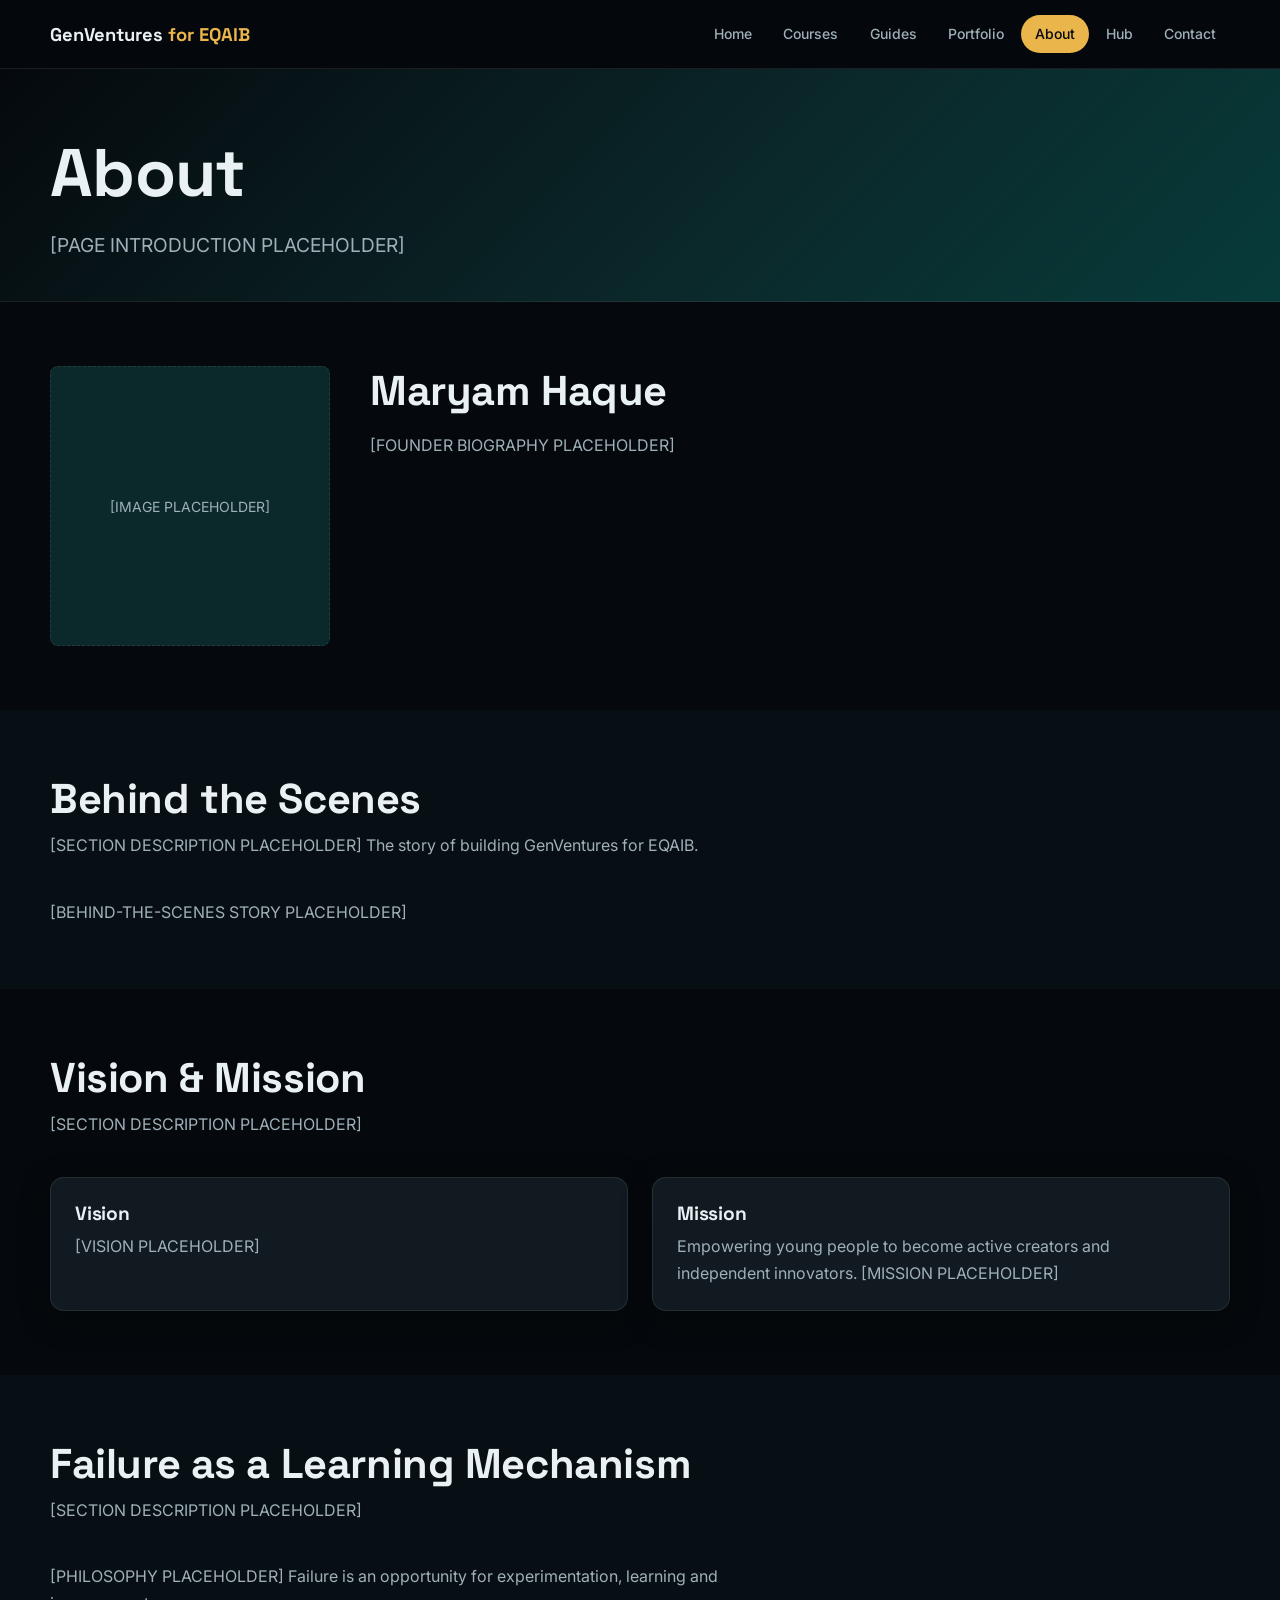
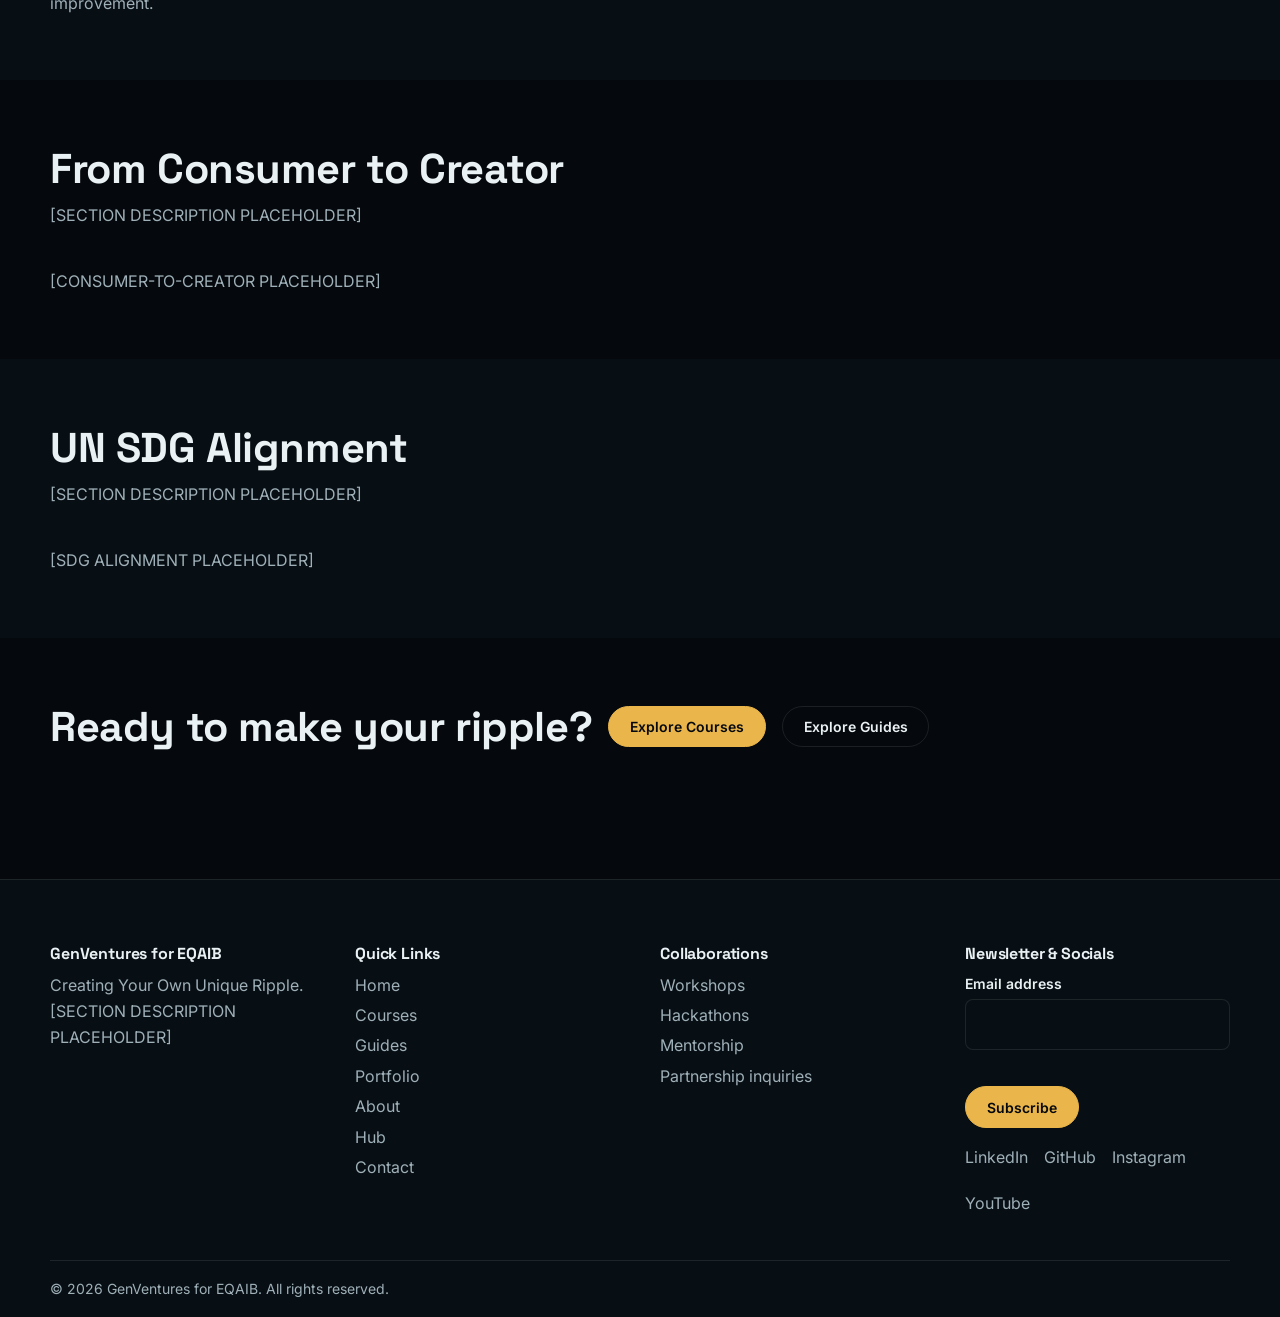
==== about.html @ 610de268 "Initial commit: GenVentures website skeleton" ====
<!DOCTYPE html>
<html lang="en">
<head>
<meta charset="UTF-8">
<meta name="viewport" content="width=device-width, initial-scale=1">
<title>About | GenVentures for EQAIB</title>
<meta name="description" content="GenVentures for EQAIB: Creating Your Own Unique Ripple.">
<link rel="preconnect" href="https://fonts.googleapis.com">
<link rel="stylesheet" href="https://fonts.googleapis.com/css2?family=Inter:wght@400;500;600&family=Space+Grotesk:wght@500;700&display=swap">
<link rel="stylesheet" href="css/variables.css">
<link rel="stylesheet" href="css/global.css">
<link rel="stylesheet" href="css/layout.css">
<link rel="stylesheet" href="css/components.css">
<link rel="stylesheet" href="css/pages/about.css">
<script src="js/data.js" defer></script>
<script src="js/components.js" defer></script>
<script src="js/navigation.js" defer></script>
<script src="js/filters.js" defer></script>
<script src="js/form-handlers.js" defer></script>
<script src="js/main.js" defer></script>
</head>
<body>
<a class="skip-link" href="#main">Skip to content</a>
<!-- Navbar injected by js/components.js -->
<div id="navbar-mount"></div>
<main id="main">
<section class="hero hero--page"><div class="container"><h1>About</h1><p>[PAGE INTRODUCTION PLACEHOLDER]</p></div></section><section class="section"><div class="container about-split"><div class="img-ph" style="aspect-ratio:1">[IMAGE PLACEHOLDER]</div><div class="stack"><h2>Maryam Haque</h2><p>[FOUNDER BIOGRAPHY PLACEHOLDER]</p></div></div></section><section class="section section--alt"><div class="container"><div class="section__head"><h2>Behind the Scenes</h2><p>[SECTION DESCRIPTION PLACEHOLDER] The story of building GenVentures for EQAIB.</p></div><p>[BEHIND-THE-SCENES STORY PLACEHOLDER]</p></div></section><section class="section"><div class="container"><div class="section__head"><h2>Vision &amp; Mission</h2><p>[SECTION DESCRIPTION PLACEHOLDER]</p></div><div class="grid grid--2"><div class="card"><h3>Vision</h3><p>[VISION PLACEHOLDER]</p></div><div class="card"><h3>Mission</h3><p>Empowering young people to become active creators and independent innovators. [MISSION PLACEHOLDER]</p></div></div></div></section><section class="section section--alt"><div class="container"><div class="section__head"><h2>Failure as a Learning Mechanism</h2><p>[SECTION DESCRIPTION PLACEHOLDER]</p></div><p>[PHILOSOPHY PLACEHOLDER] Failure is an opportunity for experimentation, learning and improvement.</p></div></section><section class="section"><div class="container"><div class="section__head"><h2>From Consumer to Creator</h2><p>[SECTION DESCRIPTION PLACEHOLDER]</p></div><p>[CONSUMER-TO-CREATOR PLACEHOLDER]</p></div></section><section class="section section--alt"><div class="container"><div class="section__head"><h2>UN SDG Alignment</h2><p>[SECTION DESCRIPTION PLACEHOLDER]</p></div><p>[SDG ALIGNMENT PLACEHOLDER]</p></div></section><section class="section"><div class="container flex"><h2>Ready to make your ripple?</h2><a class="btn btn--primary" href="courses.html">Explore Courses</a><a class="btn" href="guides.html">Explore Guides</a></div></section>
</main>
<!-- Footer injected by js/components.js -->
<div id="footer-mount"></div>
</body>
</html>
---- css/variables.css ----
/* Design tokens — the ONLY place raw colour values live */
:root{
--bg:#05090D;--bg-2:#080F14;--teal:#073B3A;--teal-deep:#0B292B;--card:#101A20;
--text:#EAF1F4;--text-muted:#9FB0B8;--border:rgba(255,255,255,.09);
--gold:#EAB54A;--purple:#925CFF;--blue:#318BFF;--emerald:#10B981;--danger:#FF8A8A;
--accent:var(--text-muted);
--grad-hero:linear-gradient(135deg,var(--bg) 0%,var(--teal-deep) 60%,var(--teal) 100%);
--font-head:"Space Grotesk",system-ui,-apple-system,"Segoe UI",Roboto,sans-serif;
--font-body:"Inter",system-ui,-apple-system,"Segoe UI",Roboto,sans-serif;
--fs-sm:.875rem;--fs-base:1rem;--fs-lg:1.2rem;--fs-xl:1.6rem;--fs-2xl:clamp(1.8rem,4vw,2.6rem);--fs-3xl:clamp(2.4rem,6vw,4.2rem);
--lh:1.65;
--sp-1:.25rem;--sp-2:.5rem;--sp-3:1rem;--sp-4:1.5rem;--sp-5:2.5rem;--sp-6:4rem;--sp-7:6rem;
--r-sm:8px;--r-md:14px;--r-lg:22px;--r-pill:999px;
--shadow:0 8px 30px rgba(0,0,0,.35);--glow:0 0 24px color-mix(in srgb,var(--accent) 30%,transparent);
--t:.2s ease;
--container:1180px;--nav-h:68px;
}
---- css/global.css ----
*,*::before,*::after{box-sizing:border-box;margin:0;padding:0}
html{scroll-behavior:smooth;-webkit-text-size-adjust:100%}
body{background:var(--bg);color:var(--text);font:var(--fs-base)/var(--lh) var(--font-body);min-height:100vh;display:flex;flex-direction:column}
main{flex:1}
h1,h2,h3,h4{font-family:var(--font-head);line-height:1.2;letter-spacing:-.01em}
h1{font-size:var(--fs-3xl)}h2{font-size:var(--fs-2xl)}h3{font-size:var(--fs-lg)}
p{color:var(--text-muted);max-width:70ch}
a{color:inherit;text-decoration:none}
ul{list-style:none}
img{max-width:100%;display:block}
:focus-visible{outline:2px solid var(--gold);outline-offset:3px;border-radius:4px}
.sr-only{position:absolute;width:1px;height:1px;overflow:hidden;clip:rect(0 0 0 0);white-space:nowrap}
.skip-link{position:absolute;left:-999px;top:0;background:var(--gold);color:var(--bg);padding:.5rem 1rem;z-index:200}
.skip-link:focus{left:0}
@media (prefers-reduced-motion:reduce){*{animation:none!important;transition:none!important;scroll-behavior:auto!important}}
---- css/layout.css ----
.container{width:min(100% - 2rem,var(--container));margin-inline:auto}
.section{padding-block:var(--sp-6)}
.section--alt{background:var(--bg-2)}
.section__head{margin-bottom:var(--sp-5)}
.section__head p{margin-top:var(--sp-2)}
.grid{display:grid;gap:var(--sp-4)}
.grid--2{grid-template-columns:repeat(auto-fit,minmax(min(100%,420px),1fr))}
.grid--3{grid-template-columns:repeat(auto-fill,minmax(min(100%,300px),1fr))}
.grid--4{grid-template-columns:repeat(auto-fit,minmax(min(100%,240px),1fr))}
.flex{display:flex;gap:var(--sp-3);flex-wrap:wrap;align-items:center}
.stack>*+*{margin-top:var(--sp-3)}
.hero{background:var(--grad-hero);padding-block:var(--sp-7) var(--sp-6);border-bottom:1px solid var(--border)}
.hero--page{padding-block:var(--sp-6) var(--sp-5)}
.hero p{margin-top:var(--sp-3);font-size:var(--fs-lg)}
.hero .flex{margin-top:var(--sp-4)}
---- css/components.css ----
/* Pillar accent mapping: Entrepreneurship gold, Quantum purple, AI blue, Bioinformatics emerald */
[data-pillar="E"]{--accent:var(--gold)}[data-pillar="Q"]{--accent:var(--purple)}
[data-pillar="A"]{--accent:var(--blue)}[data-pillar="B"]{--accent:var(--emerald)}
.btn{display:inline-flex;align-items:center;gap:.5rem;padding:.7rem 1.3rem;border-radius:var(--r-pill);font:600 var(--fs-sm) var(--font-body);border:1px solid var(--border);background:transparent;color:var(--text);cursor:pointer;transition:var(--t)}
.btn:hover{border-color:var(--text);transform:translateY(-1px)}
.btn--primary{background:var(--gold);border-color:var(--gold);color:var(--bg)}
.btn--primary:hover{box-shadow:0 0 22px color-mix(in srgb,var(--gold) 35%,transparent);border-color:var(--gold)}
.btn--block{width:100%;justify-content:center}
.card{background:var(--card);border:1px solid var(--border);border-radius:var(--r-md);padding:var(--sp-4);box-shadow:var(--shadow);transition:var(--t);display:flex;flex-direction:column;gap:var(--sp-2)}
.card[data-pillar]{border-top:3px solid var(--accent)}
a.card:hover,.card--hover:hover{transform:translateY(-3px);box-shadow:var(--glow),var(--shadow)}
.card__link{margin-top:auto;color:var(--accent);font-weight:600}
.icon-ph{width:44px;height:44px;border-radius:var(--r-sm);display:grid;place-items:center;font:700 1.1rem var(--font-head);color:var(--accent);background:color-mix(in srgb,var(--accent) 14%,transparent);border:1px solid color-mix(in srgb,var(--accent) 40%,transparent)}
.img-ph{aspect-ratio:16/9;border-radius:var(--r-sm);border:1px dashed var(--border);background:var(--teal-deep);display:grid;place-items:center;color:var(--text-muted);font-size:var(--fs-sm);text-align:center;padding:var(--sp-2)}
.badge{display:inline-block;padding:.15rem .7rem;border-radius:var(--r-pill);font-size:.78rem;font-weight:600;border:1px solid var(--border);color:var(--text-muted)}
.badge--pillar{color:var(--accent);border-color:color-mix(in srgb,var(--accent) 50%,transparent);background:color-mix(in srgb,var(--accent) 12%,transparent)}
.meta{display:flex;flex-wrap:wrap;gap:var(--sp-2)}
.soon{display:inline-block;padding:.4rem 1.2rem;border-radius:var(--r-pill);border:1px solid var(--purple);color:var(--purple);font:700 var(--fs-sm) var(--font-head);letter-spacing:.1em;box-shadow:0 0 24px color-mix(in srgb,var(--purple) 30%,transparent)}
.field{display:flex;flex-direction:column;gap:var(--sp-1);margin-bottom:var(--sp-3)}
.field label{font-size:var(--fs-sm);font-weight:600}
.input{width:100%;padding:.7rem .9rem;background:var(--bg-2);color:var(--text);border:1px solid var(--border);border-radius:var(--r-sm);font:inherit;transition:var(--t)}
.input:focus{border-color:var(--gold);outline:none;box-shadow:0 0 0 3px color-mix(in srgb,var(--gold) 20%,transparent)}
.input[aria-invalid="true"]{border-color:var(--danger)}
.field-error{color:var(--danger);font-size:var(--fs-sm);min-height:1.2em}
.form-status{margin-top:var(--sp-2);font-size:var(--fs-sm);color:var(--text-muted)}
.filter-bar{display:flex;gap:var(--sp-2);flex-wrap:wrap;margin-block:var(--sp-3)}
.chip{padding:.4rem 1rem;border-radius:var(--r-pill);border:1px solid var(--border);background:var(--card);color:var(--text);cursor:pointer;font:600 var(--fs-sm) var(--font-body);transition:var(--t)}
.chip[aria-pressed="true"]{border-color:var(--accent);color:var(--accent);background:color-mix(in srgb,var(--accent) 14%,transparent)}
.empty{color:var(--text-muted);padding:var(--sp-4);grid-column:1/-1}
.navbar{position:sticky;top:0;z-index:100;background:color-mix(in srgb,var(--bg) 88%,transparent);backdrop-filter:blur(12px);border-bottom:1px solid var(--border)}
.navbar__inner{display:flex;align-items:center;justify-content:space-between;height:var(--nav-h)}
.brand{font:700 1.15rem var(--font-head)}.brand span{color:var(--gold)}
.nav-links{display:flex;gap:var(--sp-1)}
.nav-links a{display:block;padding:.45rem .85rem;border-radius:var(--r-pill);color:var(--text-muted);font-size:var(--fs-sm);font-weight:500;transition:var(--t)}
.nav-links a:hover{color:var(--text)}
.nav-links a[aria-current="page"]{color:var(--bg);background:var(--gold)}
.nav-toggle{display:none;background:none;border:1px solid var(--border);color:var(--text);border-radius:var(--r-sm);padding:.45rem .7rem;cursor:pointer;font-size:1.2rem}
@media(max-width:860px){
.nav-toggle{display:block}
.nav-links{position:fixed;top:var(--nav-h);right:0;bottom:0;width:min(80vw,320px);flex-direction:column;padding:var(--sp-4);background:var(--bg-2);border-left:1px solid var(--border);transform:translateX(100%);transition:transform .25s ease;visibility:hidden}
.nav-links.is-open{transform:none;visibility:visible}
.nav-links a{padding:.8rem 1rem;font-size:var(--fs-base)}}
.footer{background:var(--bg-2);border-top:1px solid var(--border);padding-top:var(--sp-6);margin-top:var(--sp-6)}
.footer__grid{display:grid;grid-template-columns:repeat(auto-fit,minmax(min(100%,220px),1fr));gap:var(--sp-5)}
.footer h3{font-size:var(--fs-base);margin-bottom:var(--sp-2)}
.footer li{margin-bottom:var(--sp-1)}
.footer a{color:var(--text-muted);transition:var(--t)}.footer a:hover{color:var(--gold)}
.footer__socials{margin-top:var(--sp-3)}
.footer__bottom{border-top:1px solid var(--border);margin-top:var(--sp-5);padding-block:var(--sp-3);font-size:var(--fs-sm);color:var(--text-muted)}
---- css/pages/about.css ----
.about-split{display:grid;grid-template-columns:280px 1fr;gap:var(--sp-5);align-items:start}
@media(max-width:760px){.about-split{grid-template-columns:1fr}}
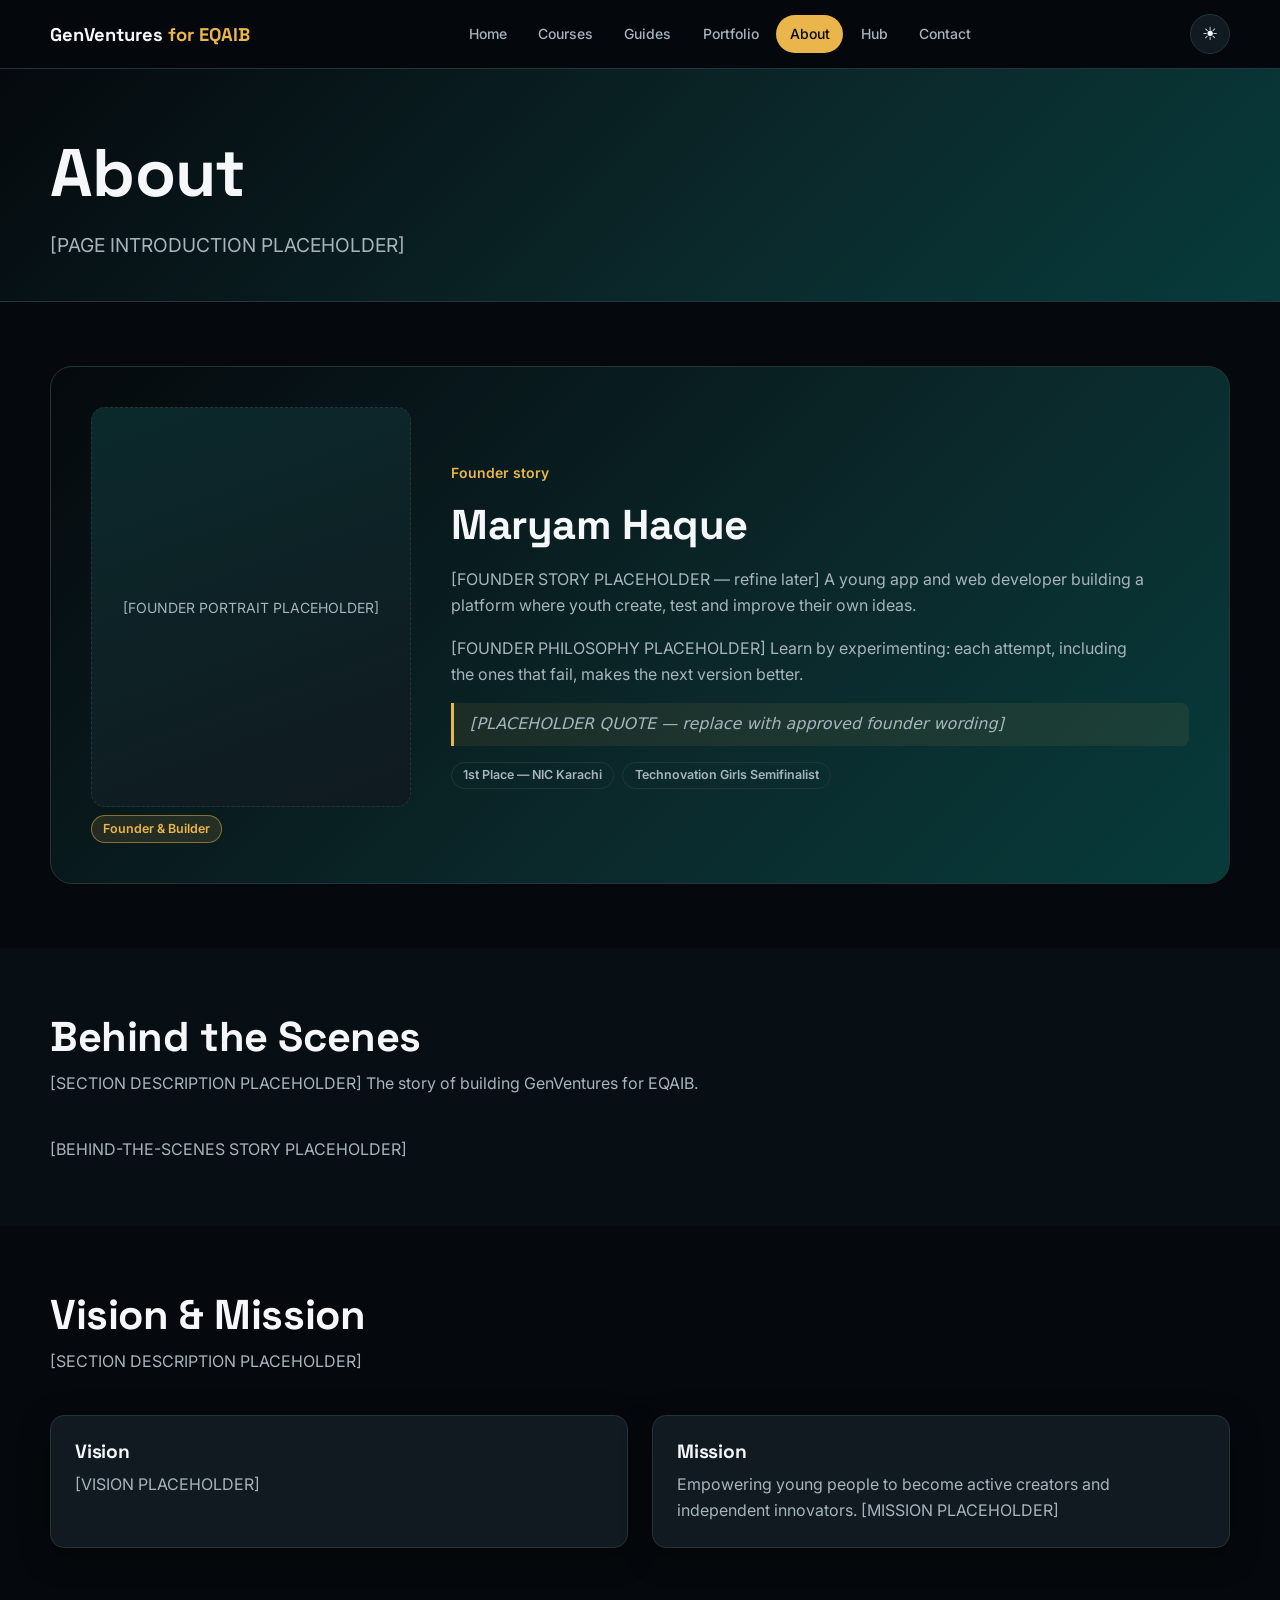
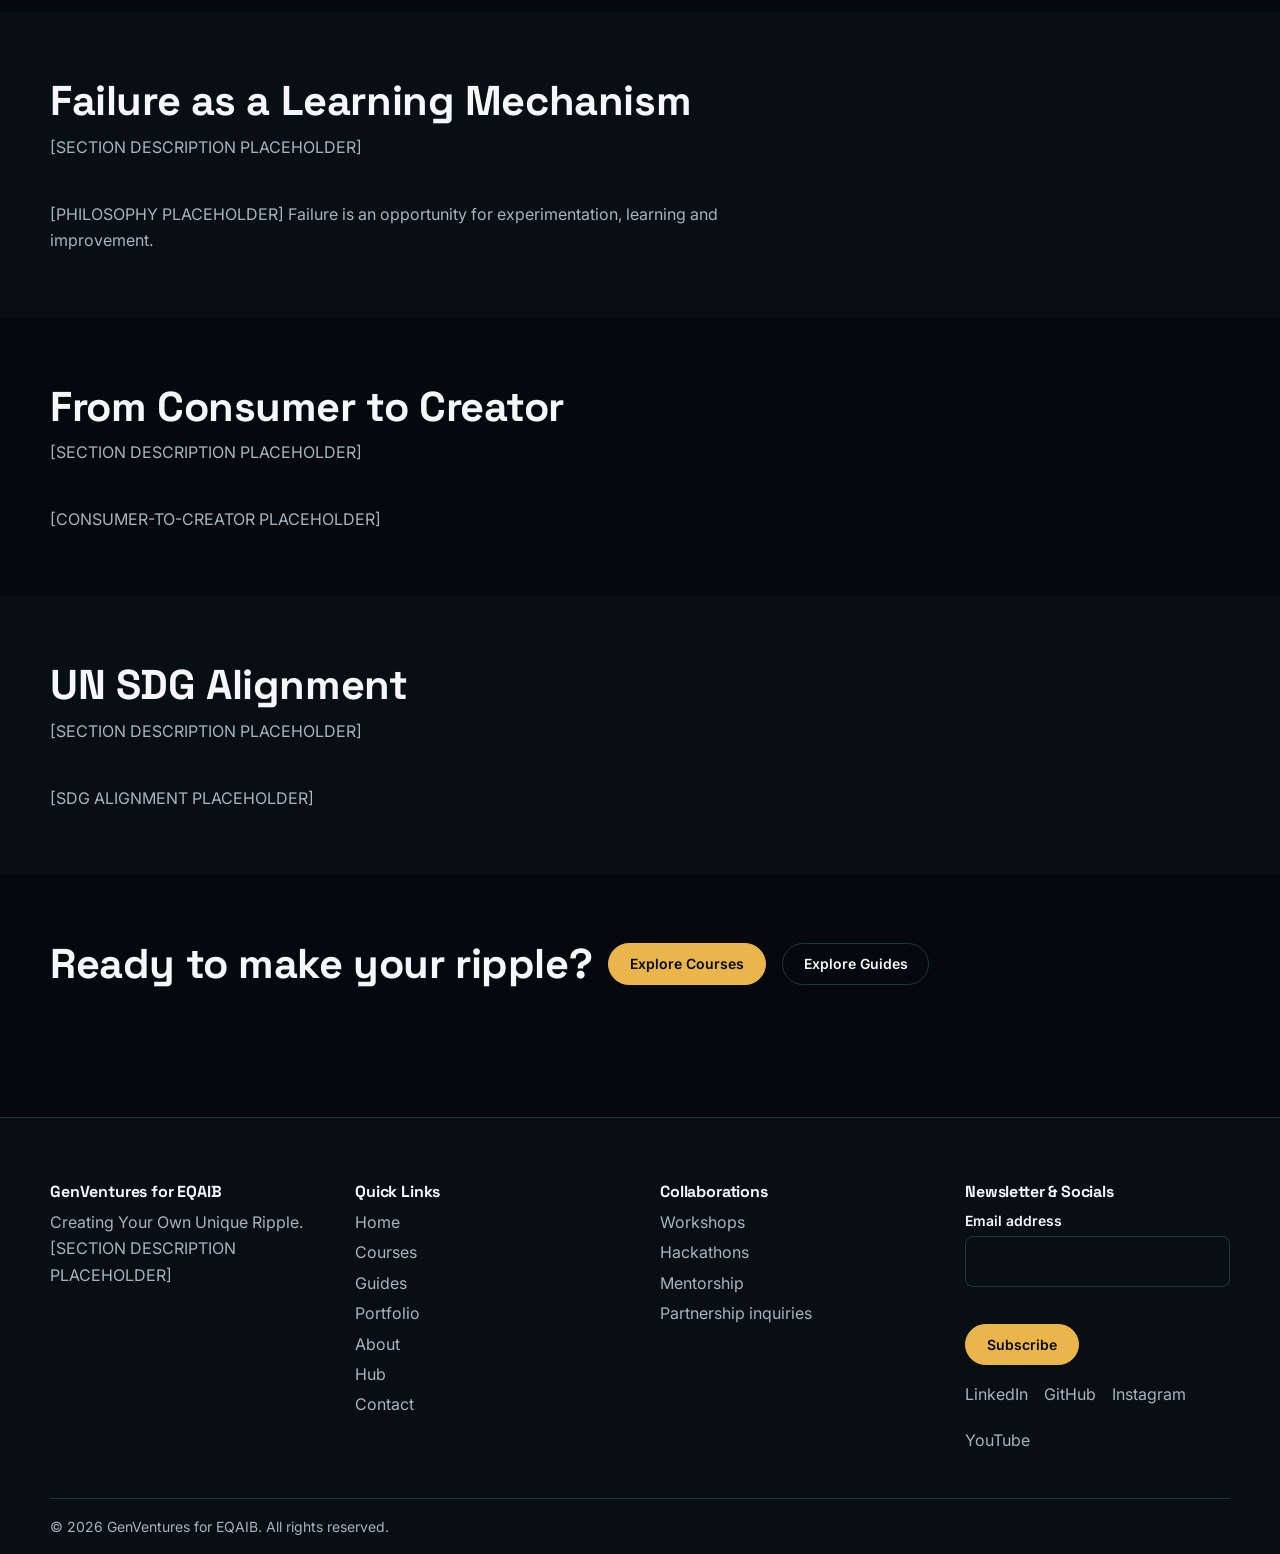
==== commit 22db2877: "Add dual theme and founder features" ====
--- a/about.html
+++ b/about.html
@@ -5,6 +5,7 @@
 <meta name="viewport" content="width=device-width, initial-scale=1">
 <title>About | GenVentures for EQAIB</title>
 <meta name="description" content="GenVentures for EQAIB: Creating Your Own Unique Ripple.">
+<script src="js/theme-init.js"></script>
 <link rel="preconnect" href="https://fonts.googleapis.com">
 <link rel="stylesheet" href="https://fonts.googleapis.com/css2?family=Inter:wght@400;500;600&family=Space+Grotesk:wght@500;700&display=swap">
 <link rel="stylesheet" href="css/variables.css">
@@ -14,9 +15,11 @@
 <link rel="stylesheet" href="css/pages/about.css">
 <script src="js/data.js" defer></script>
 <script src="js/components.js" defer></script>
+<script src="js/theme.js" defer></script>
 <script src="js/navigation.js" defer></script>
 <script src="js/filters.js" defer></script>
 <script src="js/form-handlers.js" defer></script>
+<script src="js/roadmap.js" defer></script>
 <script src="js/main.js" defer></script>
 </head>
 <body>
@@ -24,7 +27,13 @@
 <!-- Navbar injected by js/components.js -->
 <div id="navbar-mount"></div>
 <main id="main">
-<section class="hero hero--page"><div class="container"><h1>About</h1><p>[PAGE INTRODUCTION PLACEHOLDER]</p></div></section><section class="section"><div class="container about-split"><div class="img-ph" style="aspect-ratio:1">[IMAGE PLACEHOLDER]</div><div class="stack"><h2>Maryam Haque</h2><p>[FOUNDER BIOGRAPHY PLACEHOLDER]</p></div></div></section><section class="section section--alt"><div class="container"><div class="section__head"><h2>Behind the Scenes</h2><p>[SECTION DESCRIPTION PLACEHOLDER] The story of building GenVentures for EQAIB.</p></div><p>[BEHIND-THE-SCENES STORY PLACEHOLDER]</p></div></section><section class="section"><div class="container"><div class="section__head"><h2>Vision &amp; Mission</h2><p>[SECTION DESCRIPTION PLACEHOLDER]</p></div><div class="grid grid--2"><div class="card"><h3>Vision</h3><p>[VISION PLACEHOLDER]</p></div><div class="card"><h3>Mission</h3><p>Empowering young people to become active creators and independent innovators. [MISSION PLACEHOLDER]</p></div></div></div></section><section class="section section--alt"><div class="container"><div class="section__head"><h2>Failure as a Learning Mechanism</h2><p>[SECTION DESCRIPTION PLACEHOLDER]</p></div><p>[PHILOSOPHY PLACEHOLDER] Failure is an opportunity for experimentation, learning and improvement.</p></div></section><section class="section"><div class="container"><div class="section__head"><h2>From Consumer to Creator</h2><p>[SECTION DESCRIPTION PLACEHOLDER]</p></div><p>[CONSUMER-TO-CREATOR PLACEHOLDER]</p></div></section><section class="section section--alt"><div class="container"><div class="section__head"><h2>UN SDG Alignment</h2><p>[SECTION DESCRIPTION PLACEHOLDER]</p></div><p>[SDG ALIGNMENT PLACEHOLDER]</p></div></section><section class="section"><div class="container flex"><h2>Ready to make your ripple?</h2><a class="btn btn--primary" href="courses.html">Explore Courses</a><a class="btn" href="guides.html">Explore Guides</a></div></section>
+<section class="hero hero--page"><div class="container"><h1>About</h1><p>[PAGE INTRODUCTION PLACEHOLDER]</p></div></section><section class="section"><div class="container"><div class="founder-story"><div class="founder-story__media"><!-- FOUNDER PORTRAIT: replace the .portrait-ph div with <img src="assets/images/founder-portrait.jpg" alt="Maryam Haque, founder of GenVentures for EQAIB"> -->
+<div class="portrait-ph" role="img" aria-label="Founder portrait placeholder">[FOUNDER PORTRAIT PLACEHOLDER]</div><span class="badge badge--pillar" data-pillar="E">Founder &amp; Builder</span></div>
+<div class="stack"><p class="eyebrow">Founder story</p><h2>Maryam Haque</h2>
+<p>[FOUNDER STORY PLACEHOLDER — refine later] A young app and web developer building a platform where youth create, test and improve their own ideas.</p>
+<p>[FOUNDER PHILOSOPHY PLACEHOLDER] Learn by experimenting: each attempt, including the ones that fail, makes the next version better.</p>
+<blockquote class="quote">[PLACEHOLDER QUOTE — replace with approved founder wording]</blockquote>
+<div class="meta"><span class="badge">1st Place — NIC Karachi</span><span class="badge">Technovation Girls Semifinalist</span></div></div></div></div></section><section class="section section--alt"><div class="container"><div class="section__head"><h2>Behind the Scenes</h2><p>[SECTION DESCRIPTION PLACEHOLDER] The story of building GenVentures for EQAIB.</p></div><p>[BEHIND-THE-SCENES STORY PLACEHOLDER]</p></div></section><section class="section"><div class="container"><div class="section__head"><h2>Vision &amp; Mission</h2><p>[SECTION DESCRIPTION PLACEHOLDER]</p></div><div class="grid grid--2"><div class="card"><h3>Vision</h3><p>[VISION PLACEHOLDER]</p></div><div class="card"><h3>Mission</h3><p>Empowering young people to become active creators and independent innovators. [MISSION PLACEHOLDER]</p></div></div></div></section><section class="section section--alt"><div class="container"><div class="section__head"><h2>Failure as a Learning Mechanism</h2><p>[SECTION DESCRIPTION PLACEHOLDER]</p></div><p>[PHILOSOPHY PLACEHOLDER] Failure is an opportunity for experimentation, learning and improvement.</p></div></section><section class="section"><div class="container"><div class="section__head"><h2>From Consumer to Creator</h2><p>[SECTION DESCRIPTION PLACEHOLDER]</p></div><p>[CONSUMER-TO-CREATOR PLACEHOLDER]</p></div></section><section class="section section--alt"><div class="container"><div class="section__head"><h2>UN SDG Alignment</h2><p>[SECTION DESCRIPTION PLACEHOLDER]</p></div><p>[SDG ALIGNMENT PLACEHOLDER]</p></div></section><section class="section"><div class="container flex"><h2>Ready to make your ripple?</h2><a class="btn btn--primary" href="courses.html">Explore Courses</a><a class="btn" href="guides.html">Explore Guides</a></div></section>
 </main>
 <!-- Footer injected by js/components.js -->
 <div id="footer-mount"></div>
--- a/css/variables.css
+++ b/css/variables.css
@@ -1,17 +1,34 @@
-/* Design tokens — the ONLY place raw colour values live */
+/* Single source of truth. Dark = signature default; light via [data-theme="light"]. */
+:root,[data-theme="dark"]{
+color-scheme:dark;
+--color-bg-primary:#05090D;--color-bg-secondary:#080F14;--color-teal:#073B3A;--color-teal-deep:#0B292B;--color-card:#101A20;
+--color-border:#23343A;--color-text-primary:#F5F7FA;--color-text-secondary:#A7B4BD;
+--shadow:0 8px 30px rgba(0,0,0,.4);--color-nav-bg:rgba(5,9,13,.85);
+}
+[data-theme="light"]{
+color-scheme:light;
+--color-bg-primary:#F5F7FA;--color-bg-secondary:#E9F0F1;--color-teal:#BFE3DF;--color-teal-deep:#D6ECEA;--color-card:#FFFFFF;
+--color-border:#C6D6DA;--color-text-primary:#0B1A1F;--color-text-secondary:#46585F;
+--shadow:0 6px 20px rgba(11,26,31,.10);--color-nav-bg:rgba(245,247,250,.88);
+}
 :root{
---bg:#05090D;--bg-2:#080F14;--teal:#073B3A;--teal-deep:#0B292B;--card:#101A20;
---text:#EAF1F4;--text-muted:#9FB0B8;--border:rgba(255,255,255,.09);
---gold:#EAB54A;--purple:#925CFF;--blue:#318BFF;--emerald:#10B981;--danger:#FF8A8A;
+/* EQAIB accents: identical in both themes */
+--color-accent-gold:#EAB54A;--color-accent-purple:#925CFF;--color-accent-blue:#318BFF;--color-accent-emerald:#10B981;
+--color-on-gold:#05090D;--color-ink:#05090D;--color-danger:#E5484D;
+/* Legacy aliases used by existing stylesheets */
+--bg:var(--color-bg-primary);--bg-2:var(--color-bg-secondary);--teal:var(--color-teal);--teal-deep:var(--color-teal-deep);--card:var(--color-card);
+--text:var(--color-text-primary);--text-muted:var(--color-text-secondary);--border:var(--color-border);
+--gold:var(--color-accent-gold);--purple:var(--color-accent-purple);--blue:var(--color-accent-blue);--emerald:var(--color-accent-emerald);--danger:var(--color-danger);
 --accent:var(--text-muted);
---grad-hero:linear-gradient(135deg,var(--bg) 0%,var(--teal-deep) 60%,var(--teal) 100%);
+--grad-hero:linear-gradient(135deg,var(--color-bg-primary) 0%,var(--color-teal-deep) 60%,var(--color-teal) 100%);
+--grad-card:linear-gradient(160deg,var(--color-teal-deep),var(--color-card));
 --font-head:"Space Grotesk",system-ui,-apple-system,"Segoe UI",Roboto,sans-serif;
 --font-body:"Inter",system-ui,-apple-system,"Segoe UI",Roboto,sans-serif;
 --fs-sm:.875rem;--fs-base:1rem;--fs-lg:1.2rem;--fs-xl:1.6rem;--fs-2xl:clamp(1.8rem,4vw,2.6rem);--fs-3xl:clamp(2.4rem,6vw,4.2rem);
 --lh:1.65;
 --sp-1:.25rem;--sp-2:.5rem;--sp-3:1rem;--sp-4:1.5rem;--sp-5:2.5rem;--sp-6:4rem;--sp-7:6rem;
 --r-sm:8px;--r-md:14px;--r-lg:22px;--r-pill:999px;
---shadow:0 8px 30px rgba(0,0,0,.35);--glow:0 0 24px color-mix(in srgb,var(--accent) 30%,transparent);
---t:.2s ease;
---container:1180px;--nav-h:68px;
+--glow:0 0 24px color-mix(in srgb,var(--accent) 30%,transparent);
+--focus-ring:2px solid var(--color-accent-gold);
+--t:.2s ease;--container:1180px;--nav-h:68px;
 }
--- a/css/layout.css
+++ b/css/layout.css
@@ -13,3 +13,4 @@
 .hero--page{padding-block:var(--sp-6) var(--sp-5)}
 .hero p{margin-top:var(--sp-3);font-size:var(--fs-lg)}
 .hero .flex{margin-top:var(--sp-4)}
+.section--tight{padding-block:var(--sp-4) 0}
--- a/css/components.css
+++ b/css/components.css
@@ -3,7 +3,7 @@
 [data-pillar="A"]{--accent:var(--blue)}[data-pillar="B"]{--accent:var(--emerald)}
 .btn{display:inline-flex;align-items:center;gap:.5rem;padding:.7rem 1.3rem;border-radius:var(--r-pill);font:600 var(--fs-sm) var(--font-body);border:1px solid var(--border);background:transparent;color:var(--text);cursor:pointer;transition:var(--t)}
 .btn:hover{border-color:var(--text);transform:translateY(-1px)}
-.btn--primary{background:var(--gold);border-color:var(--gold);color:var(--bg)}
+.btn--primary{background:var(--gold);border-color:var(--gold);color:var(--color-on-gold)}
 .btn--primary:hover{box-shadow:0 0 22px color-mix(in srgb,var(--gold) 35%,transparent);border-color:var(--gold)}
 .btn--block{width:100%;justify-content:center}
 .card{background:var(--card);border:1px solid var(--border);border-radius:var(--r-md);padding:var(--sp-4);box-shadow:var(--shadow);transition:var(--t);display:flex;flex-direction:column;gap:var(--sp-2)}
@@ -27,13 +27,13 @@
 .chip{padding:.4rem 1rem;border-radius:var(--r-pill);border:1px solid var(--border);background:var(--card);color:var(--text);cursor:pointer;font:600 var(--fs-sm) var(--font-body);transition:var(--t)}
 .chip[aria-pressed="true"]{border-color:var(--accent);color:var(--accent);background:color-mix(in srgb,var(--accent) 14%,transparent)}
 .empty{color:var(--text-muted);padding:var(--sp-4);grid-column:1/-1}
-.navbar{position:sticky;top:0;z-index:100;background:color-mix(in srgb,var(--bg) 88%,transparent);backdrop-filter:blur(12px);border-bottom:1px solid var(--border)}
+.navbar{position:sticky;top:0;z-index:100;background:var(--color-nav-bg);backdrop-filter:blur(12px);border-bottom:1px solid var(--border)}
 .navbar__inner{display:flex;align-items:center;justify-content:space-between;height:var(--nav-h)}
 .brand{font:700 1.15rem var(--font-head)}.brand span{color:var(--gold)}
 .nav-links{display:flex;gap:var(--sp-1)}
 .nav-links a{display:block;padding:.45rem .85rem;border-radius:var(--r-pill);color:var(--text-muted);font-size:var(--fs-sm);font-weight:500;transition:var(--t)}
 .nav-links a:hover{color:var(--text)}
-.nav-links a[aria-current="page"]{color:var(--bg);background:var(--gold)}
+.nav-links a[aria-current="page"]{color:var(--color-on-gold);background:var(--gold)}
 .nav-toggle{display:none;background:none;border:1px solid var(--border);color:var(--text);border-radius:var(--r-sm);padding:.45rem .7rem;cursor:pointer;font-size:1.2rem}
 @media(max-width:860px){
 .nav-toggle{display:block}
@@ -47,3 +47,50 @@
 .footer a{color:var(--text-muted);transition:var(--t)}.footer a:hover{color:var(--gold)}
 .footer__socials{margin-top:var(--sp-3)}
 .footer__bottom{border-top:1px solid var(--border);margin-top:var(--sp-5);padding-block:var(--sp-3);font-size:var(--fs-sm);color:var(--text-muted)}
+/* ---- Light-theme contrast for accent text (hues unchanged) ---- */
+[data-theme="light"] .badge--pillar,[data-theme="light"] .card__link,[data-theme="light"] .chip[aria-pressed="true"],[data-theme="light"] .icon-ph,[data-theme="light"] .toc a:hover{color:color-mix(in srgb,var(--accent) 60%,var(--color-ink))}
+/* ---- Theme toggle ---- */
+.navbar__actions{display:flex;gap:var(--sp-2);align-items:center}
+.theme-toggle{width:40px;height:40px;display:grid;place-items:center;border-radius:var(--r-pill);border:1px solid var(--border);background:var(--card);color:var(--text);cursor:pointer;transition:var(--t)}
+.theme-toggle:hover{border-color:var(--gold)}
+.theme-toggle__icon::before{content:"\2600";font-size:1.1rem}
+[data-theme="light"] .theme-toggle__icon::before{content:"\263E"}
+/* ---- Typography helpers ---- */
+.eyebrow{color:var(--gold);font-weight:600;font-size:var(--fs-sm)}
+[data-theme="light"] .eyebrow{color:color-mix(in srgb,var(--gold) 55%,var(--color-ink))}
+.quote{border-left:3px solid var(--gold);padding:var(--sp-2) var(--sp-3);background:color-mix(in srgb,var(--gold) 8%,transparent);border-radius:0 var(--r-sm) var(--r-sm) 0;font-style:italic;color:var(--text-muted)}
+/* ---- Portrait placeholder + founder story ---- */
+.portrait-ph{aspect-ratio:4/5;border-radius:var(--r-md);border:1px dashed var(--border);background:var(--grad-card);display:grid;place-items:center;text-align:center;padding:var(--sp-3);color:var(--text-muted);font-size:var(--fs-sm)}
+.founder-story{display:grid;gap:var(--sp-5);align-items:center;background:var(--grad-hero);border:1px solid var(--border);border-radius:var(--r-lg);padding:var(--sp-4)}
+.founder-story__media{display:flex;flex-direction:column;gap:var(--sp-2);align-items:flex-start}
+.founder-story__media .portrait-ph{width:100%}
+@media(min-width:800px){.founder-story{grid-template-columns:320px 1fr;padding:var(--sp-5)}}
+/* ---- Cohort / seat confirmation card ---- */
+.cohort{--accent:var(--gold);background:var(--grad-card);border:1px solid var(--border);border-top:3px solid var(--accent);border-radius:var(--r-md);padding:var(--sp-4);display:flex;flex-direction:column;gap:var(--sp-3)}
+.cohort:not([data-pillar]){--accent:var(--gold)}
+.cohort__head{display:flex;justify-content:space-between;gap:var(--sp-2);align-items:flex-start;flex-wrap:wrap}
+.cohort__grid{display:grid;grid-template-columns:repeat(auto-fit,minmax(150px,1fr));gap:var(--sp-3)}
+.cohort__grid>div{border:1px solid var(--border);border-radius:var(--r-sm);padding:var(--sp-2) var(--sp-3);background:var(--color-bg-secondary)}
+.cohort dt{font-size:var(--fs-sm);color:var(--text-muted)}.cohort dd{font-weight:600}
+.cohort small{display:block;font-weight:400;color:var(--text-muted);font-size:.78rem}
+.cohort__status{border-left:3px solid var(--accent);padding-left:var(--sp-3);color:var(--text)}
+.cohort__note{font-size:var(--fs-sm)}
+/* ---- Scroll-active roadmap (all panels visible without JS) ---- */
+.roadmap{display:grid;gap:var(--sp-4)}
+.roadmap__steps{counter-reset:s;position:relative}
+.roadmap__step{position:relative;padding:0 0 var(--sp-6) 3.5rem;min-height:30vh;opacity:.6;transition:opacity .3s}
+.roadmap__step::before{content:"";position:absolute;left:1.1rem;top:2.4rem;bottom:0;width:2px;background:var(--border)}
+.roadmap__step:last-child::before{display:none}
+.roadmap__num{position:absolute;left:0;top:0;width:2.4rem;height:2.4rem;border-radius:50%;display:grid;place-items:center;font:700 1rem var(--font-head);border:2px solid var(--border);background:var(--card);transition:var(--t)}
+.roadmap__step.is-active{opacity:1}
+.roadmap__step.is-active .roadmap__num{background:var(--gold);border-color:var(--gold);color:var(--color-on-gold)}
+.roadmap__step.is-active h3{color:var(--gold)}
+[data-theme="light"] .roadmap__step.is-active h3{color:color-mix(in srgb,var(--gold) 50%,var(--color-ink))}
+.roadmap__step:focus-visible{outline-offset:6px}
+.roadmap__panel{background:var(--grad-card);border:1px solid var(--border);border-radius:var(--r-md);padding:var(--sp-4);margin-bottom:var(--sp-3)}
+.roadmap.is-enhanced .roadmap__panel{display:none;margin:0}
+.roadmap.is-enhanced .roadmap__panel.is-active{display:block;animation:rm-in .3s ease}
+@keyframes rm-in{from{opacity:0;transform:translateY(6px)}to{opacity:1;transform:none}}
+.roadmap__preview{position:sticky;top:calc(var(--nav-h) + .5rem);order:-1;align-self:start;z-index:2}
+@media(max-width:799px){.roadmap.is-enhanced .roadmap__panel .img-ph{display:none}.roadmap__step{min-height:20vh}}
+@media(min-width:800px){.roadmap{grid-template-columns:1fr 1fr}.roadmap__preview{order:0}}
